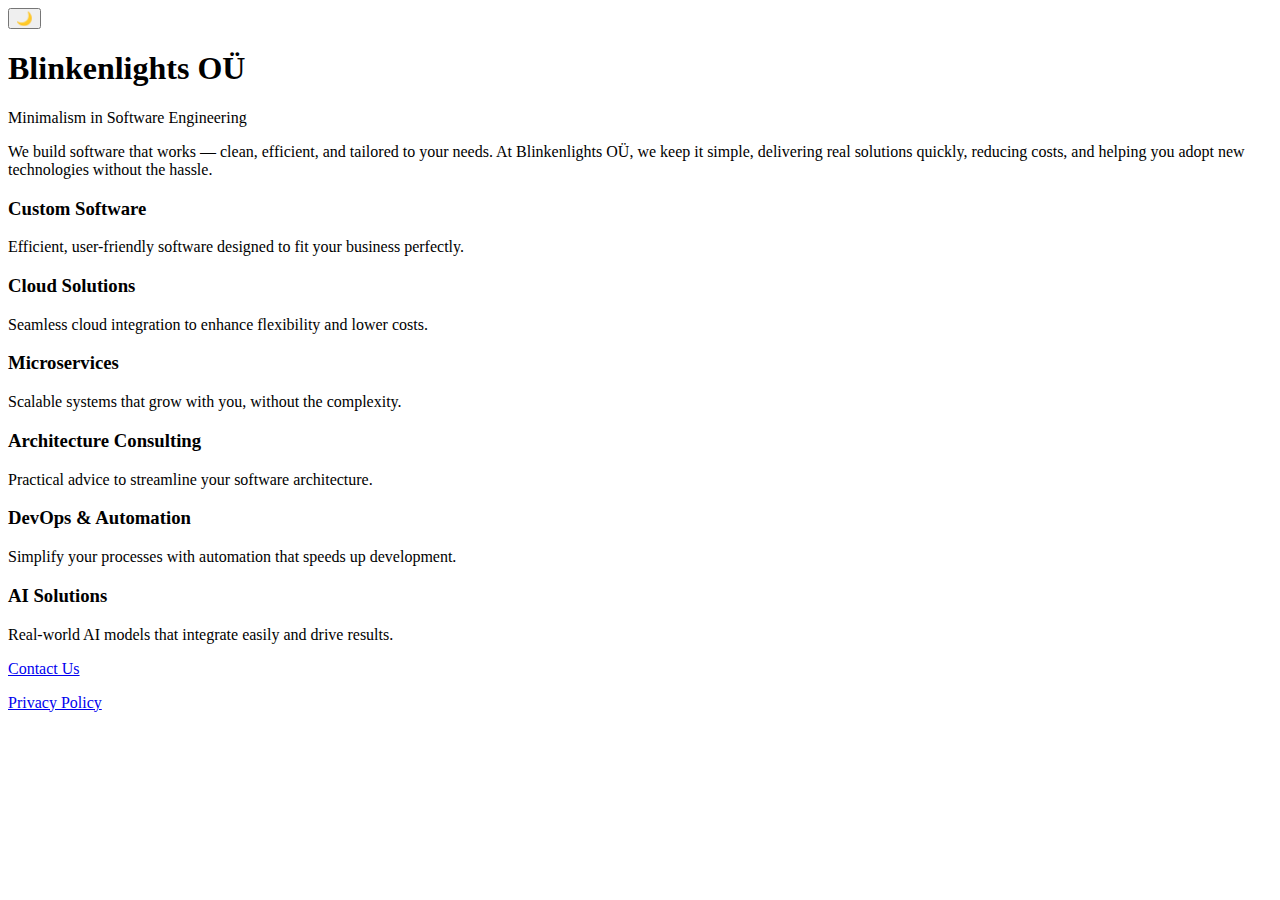
==== index.html @ 3ae7c6b4 "Redesign." ====
<!doctype html>
<html lang="en">
  <head>
    <meta charset="UTF-8" />
    <meta name="viewport" content="width=device-width, initial-scale=1.0" />
    <title>Blinkenlights OÜ - Minimalist Software Engineering</title>
    <meta
      name="description"
      content="Blinkenlights OÜ offers minimalist software engineering solutions that are clean, efficient, and tailored to your needs. We help businesses reduce costs, adopt new technologies, and maintain flexibility."
    />
    <meta
      name="keywords"
      content="software engineering, custom software development, cloud solutions, microservices, software architecture, DevOps, AI solutions, Blinkenlights OÜ"
    />
    <meta name="robots" content="index, follow" />
    <link rel="stylesheet" href="styles.css" />
  </head>
  <body>
    <div id="dark-mode-toggle">
      <button id="darkModeButton" onclick="toggleDarkMode()">
        <span id="darkModeIcon" class="icon">🌙</span>
      </button>
    </div>

    <header>
      <h1>Blinkenlights OÜ</h1>
      <p>Minimalism in Software Engineering</p>
    </header>

    <main>
      <section id="about">
        <p>
          We build software that works — clean, efficient, and tailored to your
          needs. At Blinkenlights OÜ, we keep it simple, delivering real
          solutions quickly, reducing costs, and helping you adopt new
          technologies without the hassle.
        </p>
      </section>

      <section id="services" class="grid">
        <div class="service-item">
          <h3>Custom Software</h3>
          <p>
            Efficient, user-friendly software designed to fit your business
            perfectly.
          </p>
        </div>
        <div class="service-item">
          <h3>Cloud Solutions</h3>
          <p>
            Seamless cloud integration to enhance flexibility and lower costs.
          </p>
        </div>
        <div class="service-item">
          <h3>Microservices</h3>
          <p>Scalable systems that grow with you, without the complexity.</p>
        </div>
        <div class="service-item">
          <h3>Architecture Consulting</h3>
          <p>Practical advice to streamline your software architecture.</p>
        </div>
        <div class="service-item">
          <h3>DevOps & Automation</h3>
          <p>
            Simplify your processes with automation that speeds up development.
          </p>
        </div>
        <div class="service-item">
          <h3>AI Solutions</h3>
          <p>Real-world AI models that integrate easily and drive results.</p>
        </div>
      </section>
    </main>

    <footer>
      <p><a href="#" onclick="showEmail()">Contact Us</a></p>
      <p><a href="privacy-policy.html">Privacy Policy</a></p>
    </footer>

    <script>
      // Dark Mode Toggle
      function toggleDarkMode() {
        const body = document.body;
        const icon = document.getElementById("darkModeIcon");
        body.classList.toggle("dark-mode");

        if (body.classList.contains("dark-mode")) {
          icon.textContent = "☀️"; // Sun icon for dark mode
          localStorage.setItem("darkMode", "enabled");
        } else {
          icon.textContent = "🌙"; // Moon icon for light mode
          localStorage.setItem("darkMode", "disabled");
        }
      }

      // Initialize Dark Mode based on saved preference or OS setting
      (function () {
        const darkModePreference = localStorage.getItem("darkMode");
        const prefersDarkMode =
          window.matchMedia &&
          window.matchMedia("(prefers-color-scheme: dark)").matches;
        const body = document.body;
        const icon = document.getElementById("darkModeIcon");

        if (
          darkModePreference === "enabled" ||
          (!darkModePreference && prefersDarkMode)
        ) {
          body.classList.add("dark-mode");
          icon.textContent = "☀️"; // Sun icon
        } else {
          icon.textContent = "🌙"; // Moon icon
        }
      })();

      // Show email on click
      function showEmail() {
        alert("Contact me at: andreas@blinkenlights.co");
      }
    </script>
  </body>
</html>
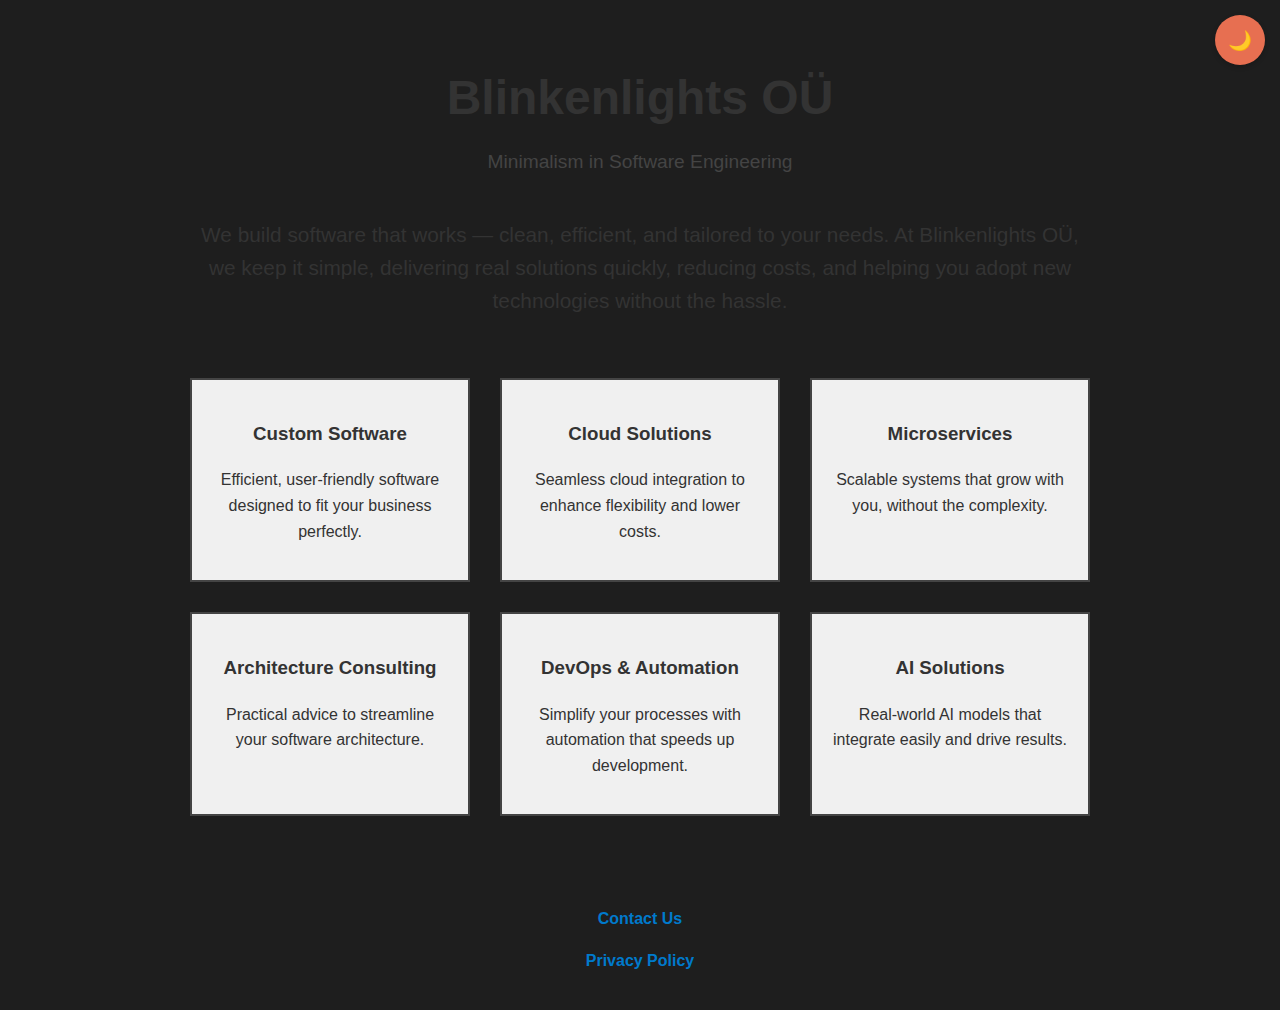
==== commit b5f3c29c: "Enhanced dark mode." ====
--- a/index.html
+++ b/index.html
@@ -14,10 +14,20 @@
     />
     <meta name="robots" content="index, follow" />
     <link rel="stylesheet" href="styles.css" />
+    <style>
+      body {
+        visibility: hidden;
+        background-color: #1e1e1e;
+      }
+    </style>
   </head>
   <body>
     <div id="dark-mode-toggle">
-      <button id="darkModeButton" onclick="toggleDarkMode()">
+      <button
+        id="darkModeButton"
+        aria-label="Toggle Dark Mode"
+        onclick="toggleDarkMode()"
+      >
         <span id="darkModeIcon" class="icon">🌙</span>
       </button>
     </div>
@@ -77,23 +87,7 @@
       <p><a href="privacy-policy.html">Privacy Policy</a></p>
     </footer>
 
-    <script>
-      // Dark Mode Toggle
-      function toggleDarkMode() {
-        const body = document.body;
-        const icon = document.getElementById("darkModeIcon");
-        body.classList.toggle("dark-mode");
-
-        if (body.classList.contains("dark-mode")) {
-          icon.textContent = "☀️"; // Sun icon for dark mode
-          localStorage.setItem("darkMode", "enabled");
-        } else {
-          icon.textContent = "🌙"; // Moon icon for light mode
-          localStorage.setItem("darkMode", "disabled");
-        }
-      }
-
-      // Initialize Dark Mode based on saved preference or OS setting
+    <script defer>
       (function () {
         const darkModePreference = localStorage.getItem("darkMode");
         const prefersDarkMode =
@@ -107,13 +101,28 @@
           (!darkModePreference && prefersDarkMode)
         ) {
           body.classList.add("dark-mode");
-          icon.textContent = "☀️"; // Sun icon
+          icon.textContent = "☀️";
+          document.body.style.visibility = "visible";
         } else {
-          icon.textContent = "🌙"; // Moon icon
+          icon.textContent = "🌙";
+          document.body.style.visibility = "visible";
         }
       })();
 
-      // Show email on click
+      function toggleDarkMode() {
+        const body = document.body;
+        const icon = document.getElementById("darkModeIcon");
+        body.classList.toggle("dark-mode");
+
+        if (body.classList.contains("dark-mode")) {
+          icon.textContent = "☀️";
+          localStorage.setItem("darkMode", "enabled");
+        } else {
+          icon.textContent = "🌙";
+          localStorage.setItem("darkMode", "disabled");
+        }
+      }
+
       function showEmail() {
         alert("Contact me at: andreas@blinkenlights.co");
       }
--- a/styles.css
+++ b/styles.css
@@ -0,0 +1,120 @@
+/* styles.css */
+
+:root {
+  --background-color: #f0f0f0; /* Light neutral background */
+  --text-color: #333; /* Dark gray for text */
+  --accent-color: #444; /* Darker gray for accents */
+  --highlight-color: #007acc; /* Blue accent color for links and highlights */
+  --cta-color: #e76f51; /* Bold red-orange for call-to-actions */
+  --dark-background-color: #1e1e1e; /* Dark mode background */
+  --dark-text-color: #f0f0f0; /* Light gray for text in dark mode */
+  --font-family: "Montserrat", sans-serif; /* Modern, striking sans-serif font */
+  --header-font-family: "Raleway", sans-serif; /* Clean and bold font for headers */
+}
+
+body {
+  margin: 0;
+  font-family: var(--font-family);
+  background-color: var(--background-color);
+  color: var(--text-color);
+  line-height: 1.6;
+  padding: 20px;
+  transition:
+    background-color 0.3s,
+    color 0.3s;
+}
+
+header {
+  text-align: center;
+  margin: 40px 0;
+}
+
+header h1 {
+  font-family: var(--header-font-family);
+  font-size: 3em;
+  font-weight: 600;
+  margin: 0;
+  color: var(--text-color);
+}
+
+header p {
+  font-size: 1.2em;
+  color: var(--accent-color);
+  margin-top: 10px;
+}
+
+main {
+  max-width: 900px;
+  margin: 0 auto;
+}
+
+#about {
+  text-align: center;
+  margin: 20px 0;
+  font-size: 1.3em;
+  color: var(--text-color);
+}
+
+.grid {
+  display: grid;
+  grid-template-columns: repeat(auto-fit, minmax(250px, 1fr));
+  gap: 30px;
+  padding: 40px 0;
+}
+
+.service-item {
+  background-color: var(--background-color);
+  border: 2px solid var(--accent-color);
+  padding: 20px;
+  text-align: center;
+  transition: border-color 0.3s;
+}
+
+.service-item:hover {
+  border-color: var(--highlight-color);
+}
+
+footer {
+  text-align: center;
+  margin-top: 50px;
+  font-size: 1em;
+}
+
+a {
+  color: var(--highlight-color);
+  text-decoration: none;
+  font-weight: 600;
+}
+
+a:hover {
+  text-decoration: underline;
+}
+
+#dark-mode-toggle {
+  position: fixed;
+  top: 15px;
+  right: 15px;
+  z-index: 1000;
+}
+
+#dark-mode-toggle button {
+  background-color: var(--cta-color);
+  color: white;
+  border: none;
+  border-radius: 50%;
+  width: 50px;
+  height: 50px;
+  font-size: 1.2em;
+  cursor: pointer;
+  box-shadow: 0px 2px 5px rgba(0, 0, 0, 0.2);
+  transition: background-color 0.3s;
+}
+
+#dark-mode-toggle button:hover {
+  background-color: var(--highlight-color);
+}
+
+.dark-mode {
+  --background-color: var(--dark-background-color);
+  --text-color: var(--dark-text-color);
+}
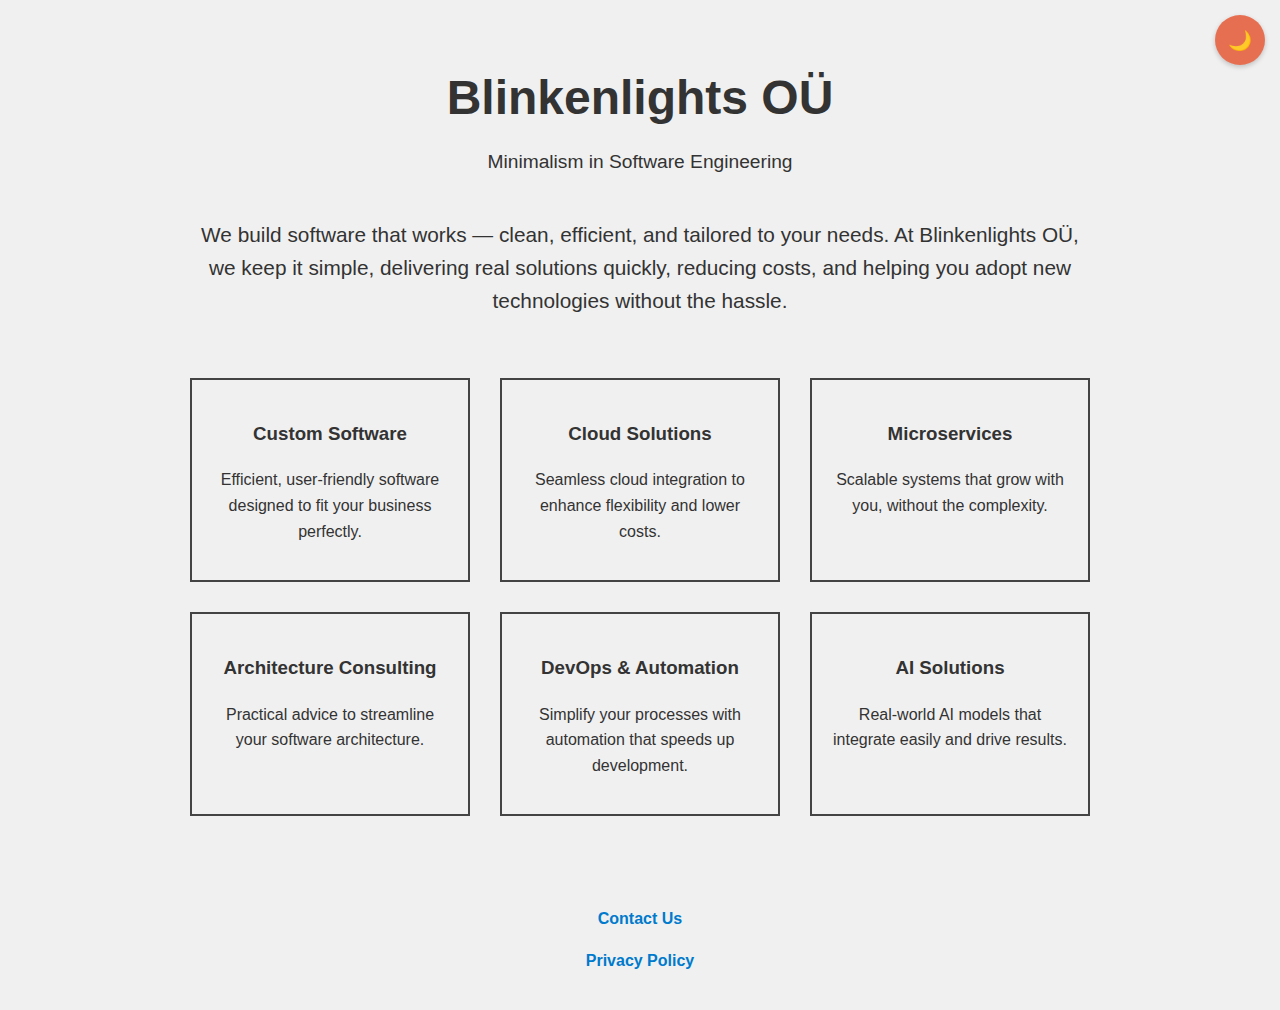
==== commit 05eaeed3: "Fixed dark mode bug." ====
--- a/index.html
+++ b/index.html
@@ -34,7 +34,7 @@
 
     <header>
       <h1>Blinkenlights OÜ</h1>
-      <p>Minimalism in Software Engineering</p>
+      <p id="subtitle">Minimalism in Software Engineering</p>
     </header>
 
     <main>
@@ -88,13 +88,14 @@
     </footer>
 
     <script defer>
-      (function () {
+      document.addEventListener("DOMContentLoaded", function () {
         const darkModePreference = localStorage.getItem("darkMode");
         const prefersDarkMode =
           window.matchMedia &&
           window.matchMedia("(prefers-color-scheme: dark)").matches;
         const body = document.body;
         const icon = document.getElementById("darkModeIcon");
+        const subtitle = document.getElementById("subtitle");
 
         if (
           darkModePreference === "enabled" ||
@@ -102,23 +103,30 @@
         ) {
           body.classList.add("dark-mode");
           icon.textContent = "☀️";
-          document.body.style.visibility = "visible";
+          subtitle.style.color = "#f0f0f0";
         } else {
           icon.textContent = "🌙";
-          document.body.style.visibility = "visible";
+          body.style.backgroundColor = "#f0f0f0";
+          subtitle.style.color = "#333";
         }
-      })();
+        document.body.style.visibility = "visible";
+      });
 
       function toggleDarkMode() {
         const body = document.body;
         const icon = document.getElementById("darkModeIcon");
+        const subtitle = document.getElementById("subtitle");
         body.classList.toggle("dark-mode");
 
         if (body.classList.contains("dark-mode")) {
           icon.textContent = "☀️";
+          subtitle.style.color = "#f0f0f0";
+          body.style.backgroundColor = "#1e1e1e";
           localStorage.setItem("darkMode", "enabled");
         } else {
           icon.textContent = "🌙";
+          subtitle.style.color = "#333";
+          body.style.backgroundColor = "#f0f0f0";
           localStorage.setItem("darkMode", "disabled");
         }
       }
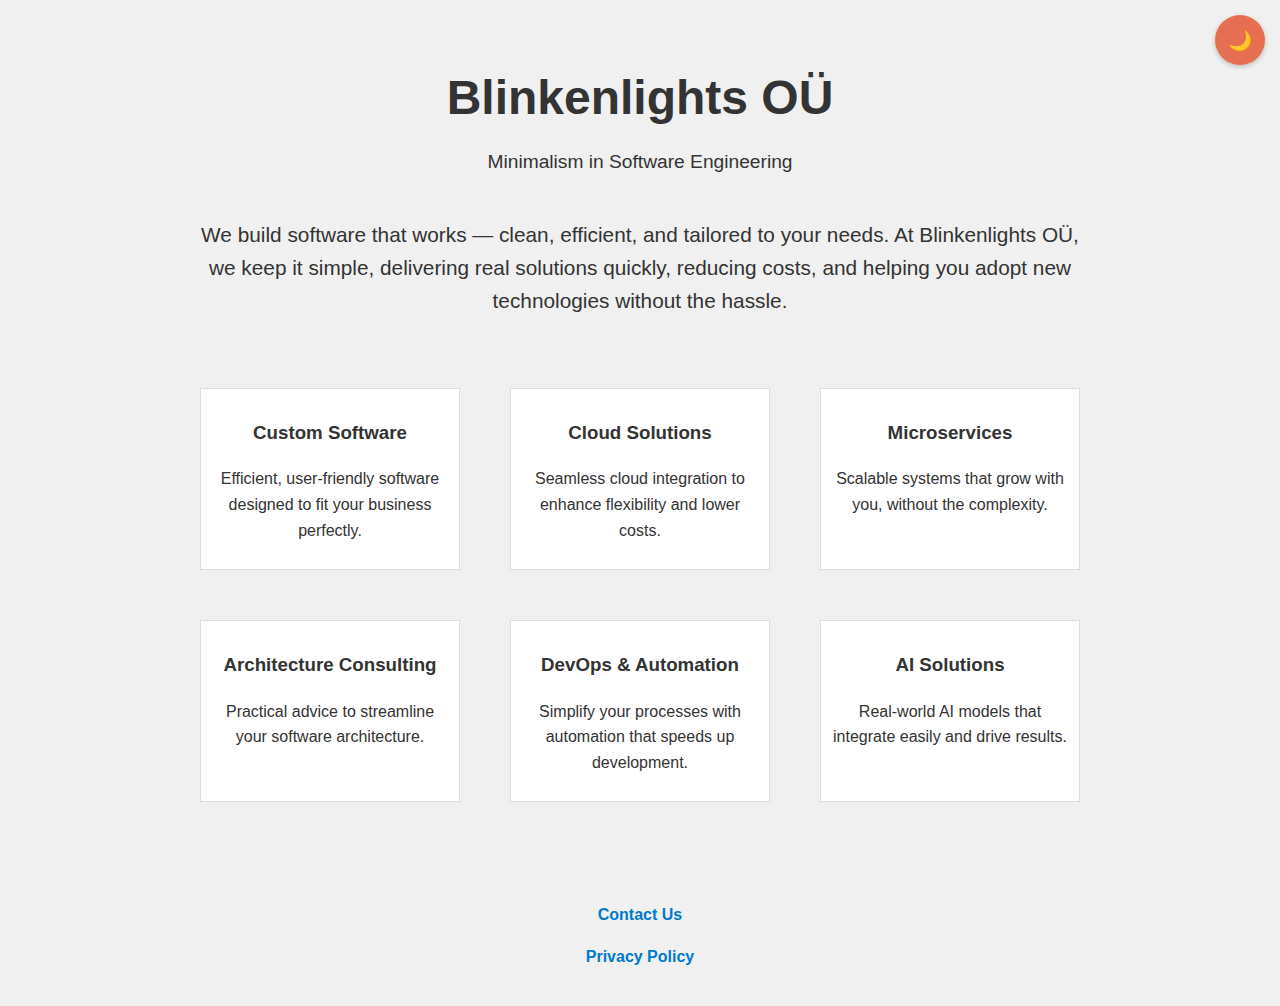
==== commit 777d18e8: "Fixed dark mode bug." ====
--- a/index.html
+++ b/index.html
@@ -17,7 +17,48 @@
     <style>
       body {
         visibility: hidden;
+      }
+      .dark-mode {
         background-color: #1e1e1e;
+        color: #f0f0f0;
+      }
+      .light-mode {
+        background-color: #f0f0f0;
+        color: #333;
+      }
+      .service-item {
+        background-color: inherit;
+        border: 1px solid #ddd;
+        padding: 10px;
+        margin: 10px;
+      }
+      @media (prefers-color-scheme: dark) {
+        body {
+          background-color: #1e1e1e;
+          color: #f0f0f0;
+        }
+        #subtitle {
+          color: #f0f0f0;
+        }
+        .service-item {
+          background-color: #2e2e2e;
+          border-color: #444;
+          color: #f0f0f0;
+        }
+      }
+      @media (prefers-color-scheme: light) {
+        body {
+          background-color: #f0f0f0;
+          color: #333;
+        }
+        #subtitle {
+          color: #333;
+        }
+        .service-item {
+          background-color: #fff;
+          border-color: #ddd;
+          color: #333;
+        }
       }
     </style>
   </head>
@@ -95,7 +136,6 @@
           window.matchMedia("(prefers-color-scheme: dark)").matches;
         const body = document.body;
         const icon = document.getElementById("darkModeIcon");
-        const subtitle = document.getElementById("subtitle");
 
         if (
           darkModePreference === "enabled" ||
@@ -103,11 +143,9 @@
         ) {
           body.classList.add("dark-mode");
           icon.textContent = "☀️";
-          subtitle.style.color = "#f0f0f0";
         } else {
+          body.classList.add("light-mode");
           icon.textContent = "🌙";
-          body.style.backgroundColor = "#f0f0f0";
-          subtitle.style.color = "#333";
         }
         document.body.style.visibility = "visible";
       });
@@ -115,18 +153,14 @@
       function toggleDarkMode() {
         const body = document.body;
         const icon = document.getElementById("darkModeIcon");
-        const subtitle = document.getElementById("subtitle");
         body.classList.toggle("dark-mode");
+        body.classList.toggle("light-mode");
 
         if (body.classList.contains("dark-mode")) {
           icon.textContent = "☀️";
-          subtitle.style.color = "#f0f0f0";
-          body.style.backgroundColor = "#1e1e1e";
           localStorage.setItem("darkMode", "enabled");
         } else {
           icon.textContent = "🌙";
-          subtitle.style.color = "#333";
-          body.style.backgroundColor = "#f0f0f0";
           localStorage.setItem("darkMode", "disabled");
         }
       }
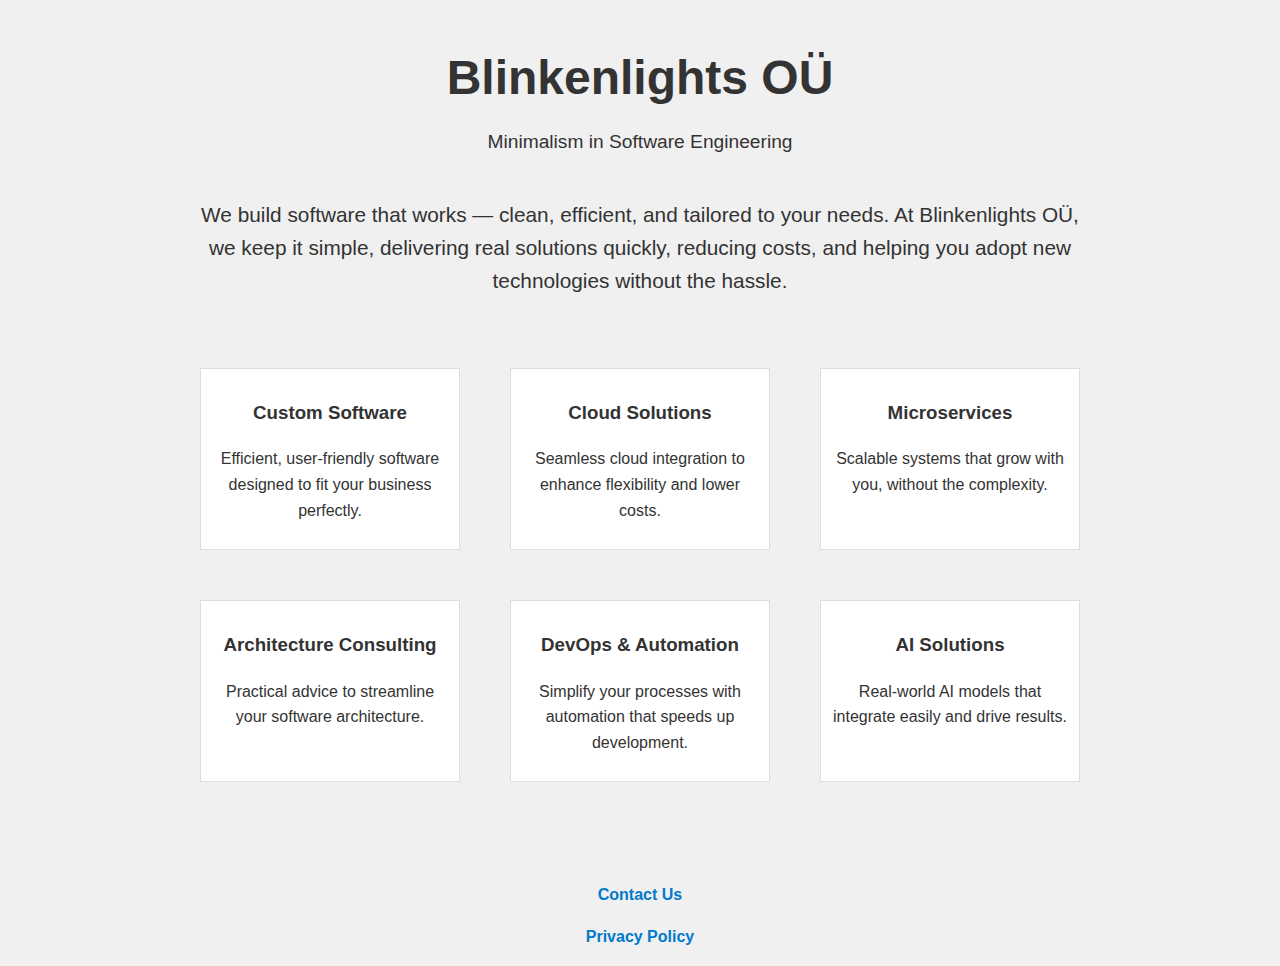
==== commit 4bcb453a: "Removed dark mode." ====
--- a/index.html
+++ b/index.html
@@ -16,63 +16,24 @@
     <link rel="stylesheet" href="styles.css" />
     <style>
       body {
-        visibility: hidden;
+        background-color: #f0f0f0;
+        color: #333;
+        margin: 0;
+        padding: 0;
       }
-      .dark-mode {
-        background-color: #1e1e1e;
-        color: #f0f0f0;
-      }
-      .light-mode {
-        background-color: #f0f0f0;
+      #subtitle {
         color: #333;
       }
       .service-item {
-        background-color: inherit;
+        background-color: #fff;
         border: 1px solid #ddd;
         padding: 10px;
         margin: 10px;
-      }
-      @media (prefers-color-scheme: dark) {
-        body {
-          background-color: #1e1e1e;
-          color: #f0f0f0;
-        }
-        #subtitle {
-          color: #f0f0f0;
-        }
-        .service-item {
-          background-color: #2e2e2e;
-          border-color: #444;
-          color: #f0f0f0;
-        }
-      }
-      @media (prefers-color-scheme: light) {
-        body {
-          background-color: #f0f0f0;
-          color: #333;
-        }
-        #subtitle {
-          color: #333;
-        }
-        .service-item {
-          background-color: #fff;
-          border-color: #ddd;
-          color: #333;
-        }
+        color: #333;
       }
     </style>
   </head>
   <body>
-    <div id="dark-mode-toggle">
-      <button
-        id="darkModeButton"
-        aria-label="Toggle Dark Mode"
-        onclick="toggleDarkMode()"
-      >
-        <span id="darkModeIcon" class="icon">🌙</span>
-      </button>
-    </div>
-
     <header>
       <h1>Blinkenlights OÜ</h1>
       <p id="subtitle">Minimalism in Software Engineering</p>
@@ -128,43 +89,7 @@
       <p><a href="privacy-policy.html">Privacy Policy</a></p>
     </footer>
 
-    <script defer>
-      document.addEventListener("DOMContentLoaded", function () {
-        const darkModePreference = localStorage.getItem("darkMode");
-        const prefersDarkMode =
-          window.matchMedia &&
-          window.matchMedia("(prefers-color-scheme: dark)").matches;
-        const body = document.body;
-        const icon = document.getElementById("darkModeIcon");
-
-        if (
-          darkModePreference === "enabled" ||
-          (!darkModePreference && prefersDarkMode)
-        ) {
-          body.classList.add("dark-mode");
-          icon.textContent = "☀️";
-        } else {
-          body.classList.add("light-mode");
-          icon.textContent = "🌙";
-        }
-        document.body.style.visibility = "visible";
-      });
-
-      function toggleDarkMode() {
-        const body = document.body;
-        const icon = document.getElementById("darkModeIcon");
-        body.classList.toggle("dark-mode");
-        body.classList.toggle("light-mode");
-
-        if (body.classList.contains("dark-mode")) {
-          icon.textContent = "☀️";
-          localStorage.setItem("darkMode", "enabled");
-        } else {
-          icon.textContent = "🌙";
-          localStorage.setItem("darkMode", "disabled");
-        }
-      }
-
+    <script>
       function showEmail() {
         alert("Contact me at: andreas@blinkenlights.co");
       }
--- a/styles.css
+++ b/styles.css
@@ -1,13 +1,9 @@
-/* styles.css */
-
 :root {
   --background-color: #f0f0f0; /* Light neutral background */
   --text-color: #333; /* Dark gray for text */
   --accent-color: #444; /* Darker gray for accents */
   --highlight-color: #007acc; /* Blue accent color for links and highlights */
   --cta-color: #e76f51; /* Bold red-orange for call-to-actions */
-  --dark-background-color: #1e1e1e; /* Dark mode background */
-  --dark-text-color: #f0f0f0; /* Light gray for text in dark mode */
   --font-family: "Montserrat", sans-serif; /* Modern, striking sans-serif font */
   --header-font-family: "Raleway", sans-serif; /* Clean and bold font for headers */
 }
@@ -63,7 +59,7 @@
 }
 
 .service-item {
-  background-color: var(--background-color);
+  background-color: #fff;
   border: 2px solid var(--accent-color);
   padding: 20px;
   text-align: center;
@@ -89,32 +85,3 @@
 a:hover {
   text-decoration: underline;
 }
-
-#dark-mode-toggle {
-  position: fixed;
-  top: 15px;
-  right: 15px;
-  z-index: 1000;
-}
-
-#dark-mode-toggle button {
-  background-color: var(--cta-color);
-  color: white;
-  border: none;
-  border-radius: 50%;
-  width: 50px;
-  height: 50px;
-  font-size: 1.2em;
-  cursor: pointer;
-  box-shadow: 0px 2px 5px rgba(0, 0, 0, 0.2);
-  transition: background-color 0.3s;
-}
-
-#dark-mode-toggle button:hover {
-  background-color: var(--highlight-color);
-}
-
-.dark-mode {
-  --background-color: var(--dark-background-color);
-  --text-color: var(--dark-text-color);
-}
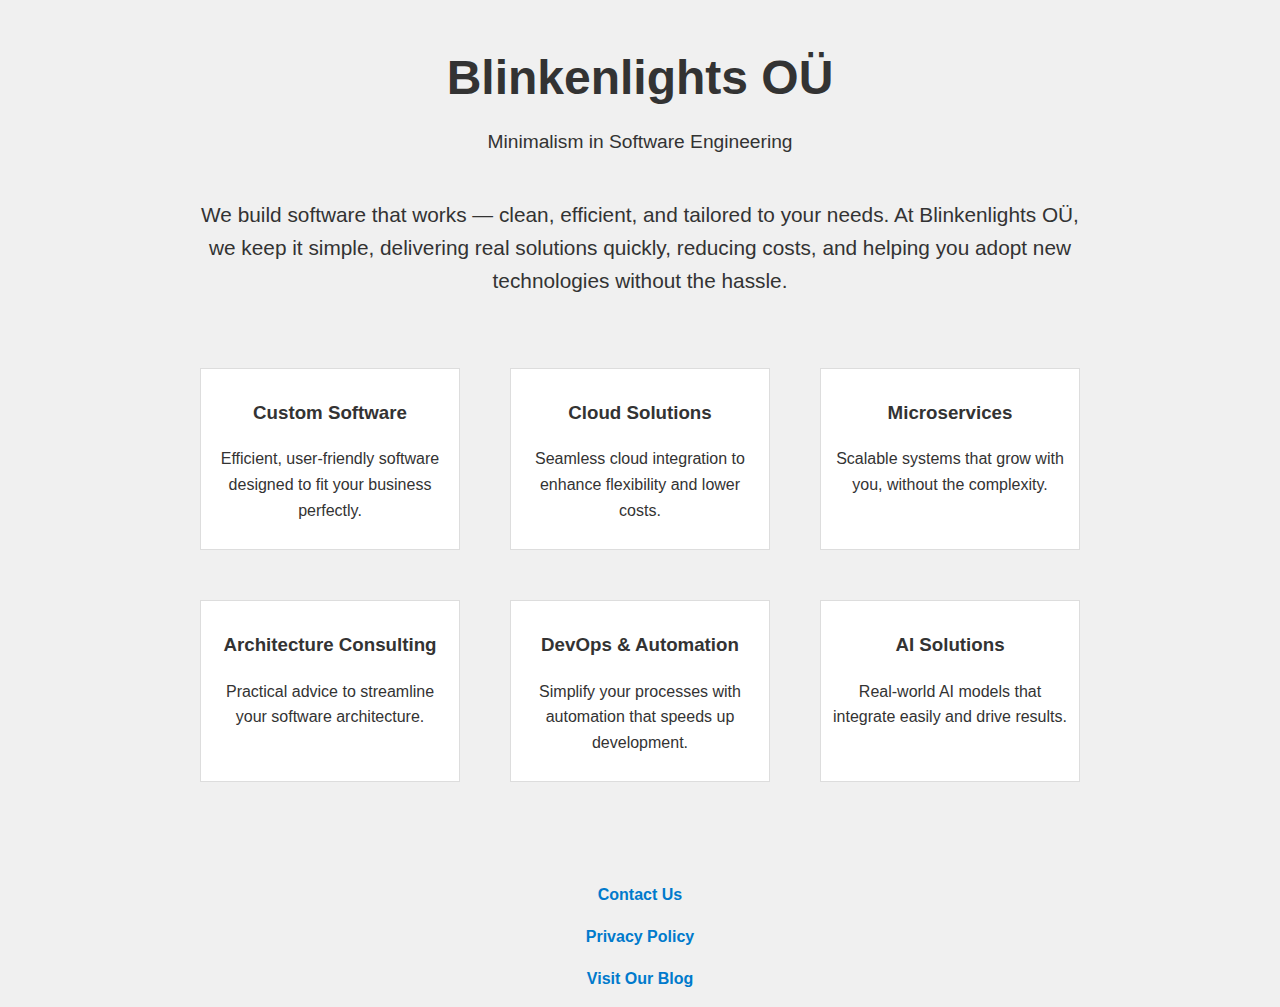
==== commit 30e31f7b: "Removed dark mode." ====
--- a/index.html
+++ b/index.html
@@ -85,14 +85,9 @@
     </main>
 
     <footer>
-      <p><a href="#" onclick="showEmail()">Contact Us</a></p>
+      <p><a href="mailto:andreas@blinkenlights.co">Contact Us</a></p>
       <p><a href="privacy-policy.html">Privacy Policy</a></p>
+      <p><a href="https://ohok.org" target="_blank">Visit Our Blog</a></p>
     </footer>
-
-    <script>
-      function showEmail() {
-        alert("Contact me at: andreas@blinkenlights.co");
-      }
-    </script>
   </body>
 </html>
--- a/styles.css
+++ b/styles.css
@@ -15,9 +15,6 @@
   color: var(--text-color);
   line-height: 1.6;
   padding: 20px;
-  transition:
-    background-color 0.3s,
-    color 0.3s;
 }
 
 header {
